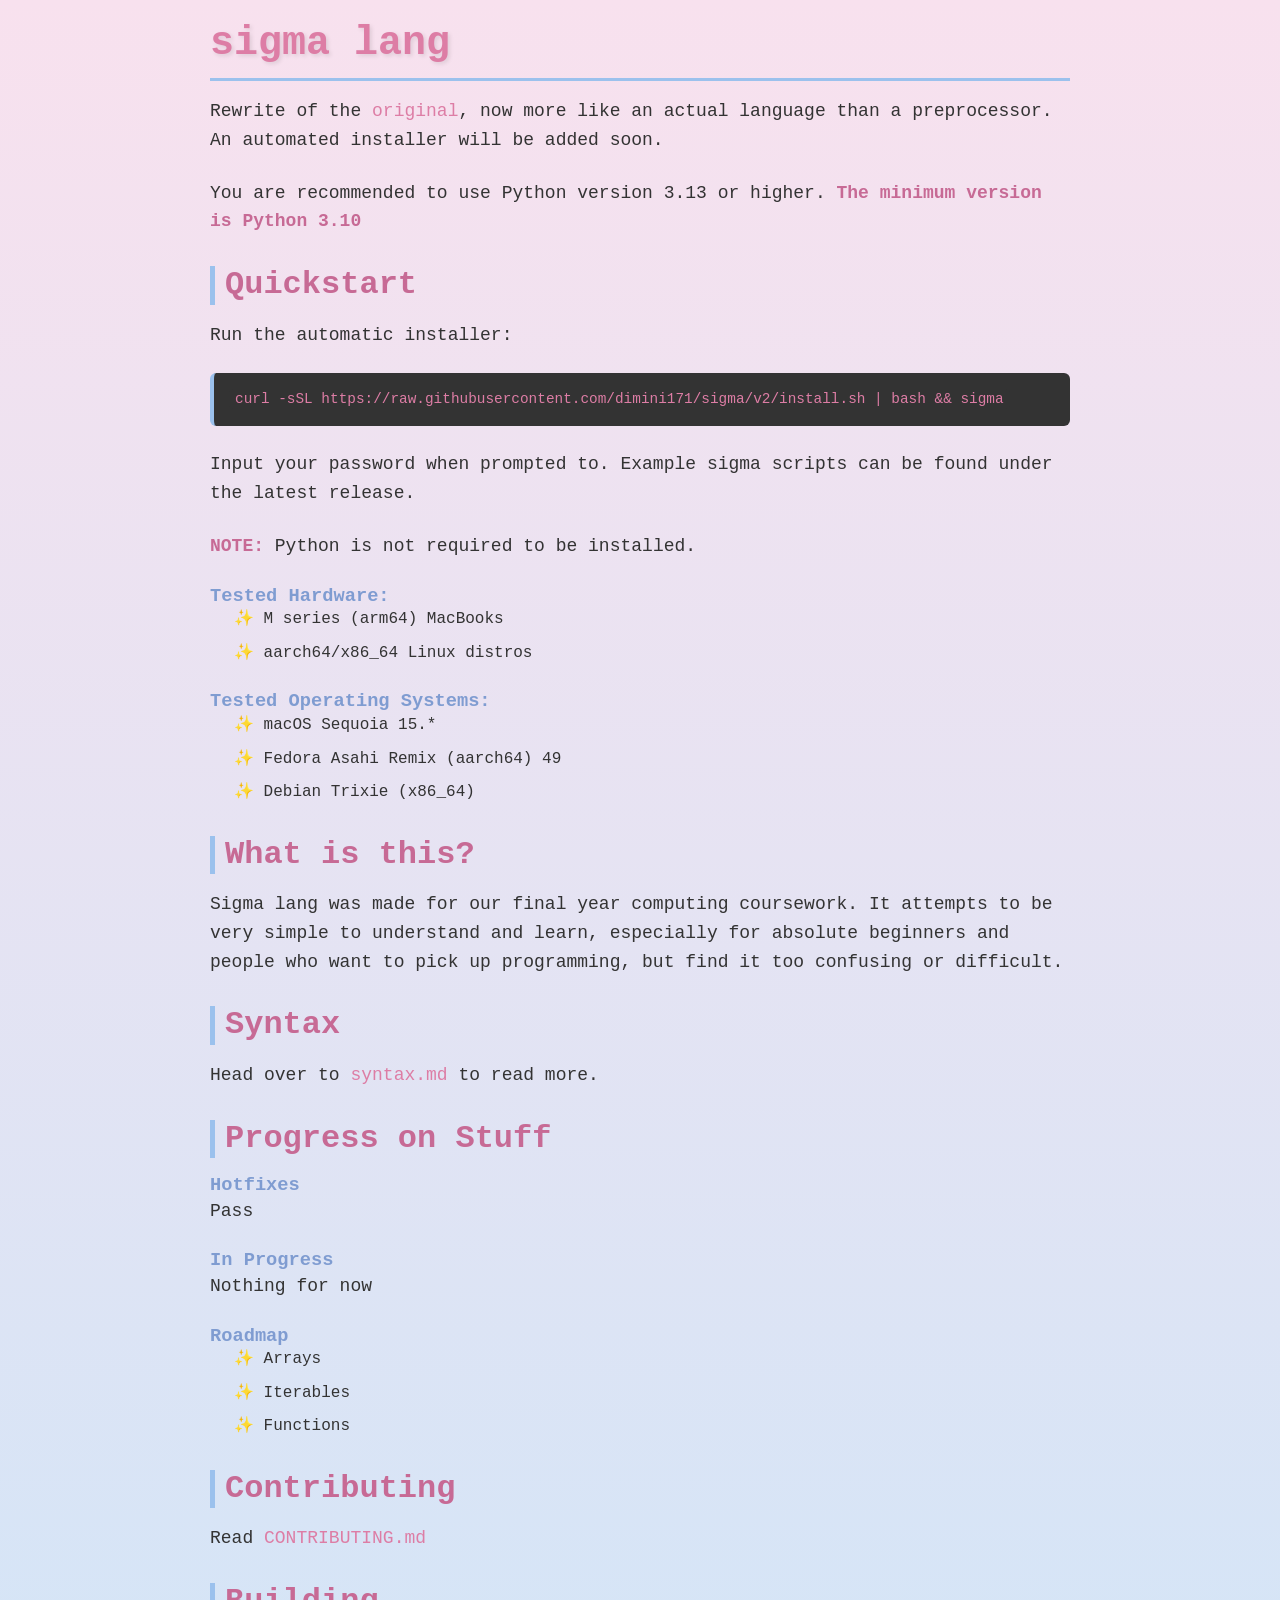
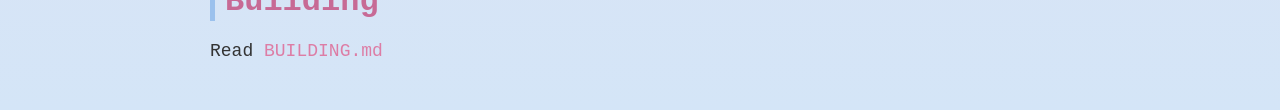
==== templates/quickstart.html @ f67168bf "skibidi fortnite restyle" ====
<!DOCTYPE html>
<html lang="en">
<head>
    <meta charset="UTF-8">
    <meta name="viewport" content="width=device-width, initial-scale=1.0">
    <link rel="stylesheet" href="/static/styles.css">
    <title>sigma lang</title>
    <style>
        body {
            font-family: 'source code pro', monospace;
            max-width: 900px;
            margin: 0 auto;
            padding: 20px;
            background: linear-gradient(to bottom, #f8e1ee, #d4e5f7);
            line-height: 1.6;
        }
        h1 {
            color: #dd7da5;
            text-shadow: 2px 2px 4px rgba(0,0,0,0.1);
            border-bottom: 3px solid #9bc1ed;
            padding-bottom: 10px;
        }
        h2 {
            color: #c76a95;
            border-left: 5px solid #9bc1ed;
            padding-left: 10px;
            margin-top: 30px;
        }
        h3 {
            color: #7f9cd1;
        }
        a {
            color: #dd7da5;
            text-decoration: none;
            transition: all 0.3s ease;
        }
        a:hover {
            color: #9bc1ed;
            text-decoration: underline;
        }
        code {
            background-color: #333;
            color: #dd7da5;
            padding: 2px 6px;
            border-radius: 4px;
            font-family: 'Courier New', monospace;
        }
        pre {
            background-color: #333;
            color: #dd7da5;
            padding: 15px;
            border-radius: 6px;
            overflow-x: auto;
            border-left: 4px solid #9bc1ed;
        }
        ul {
            list-style-type: none;
        }
        ul li:before {
            content: "✨ ";
            color: #dd7da5;
        }
        strong {
            color: #c76a95;
            font-weight: bold;
        }
    </style>
</head>
<body>
    <h1>sigma lang</h1>
    <p>Rewrite of the <a href="https://github.com/dimini171/sigma/tree/v1">original</a>, now more like an actual language than a preprocessor. An automated installer will be added soon.</p>
    <p>You are recommended to use Python version 3.13 or higher. <strong>The minimum version is Python 3.10</strong></p>

    <h2>Quickstart</h2>
    <p>Run the automatic installer:</p>
    <pre><code>curl -sSL https://raw.githubusercontent.com/dimini171/sigma/v2/install.sh | bash && sigma</code></pre>
    <p>Input your password when prompted to. Example sigma scripts can be found under the latest release.</p>
    <p><strong>NOTE:</strong> Python is not required to be installed.</p>

    <h3>Tested Hardware:</h3>
    <ul>
        <li>M series (arm64) MacBooks</li>
        <li>aarch64/x86_64 Linux distros</li>
    </ul>

    <h3>Tested Operating Systems:</h3>
    <ul>
        <li>macOS Sequoia 15.*</li>
        <li>Fedora Asahi Remix (aarch64) 49</li>
        <li>Debian Trixie (x86_64)</li>
    </ul>

    <h2>What is this?</h2>
    <p>Sigma lang was made for our final year computing coursework. It attempts to be very simple to understand and learn, especially for absolute beginners and people who want to pick up programming, but find it too confusing or difficult.</p>

    <h2>Syntax</h2>
    <p>Head over to <a href="https://github.com/dimini171/sigma/blob/v2/SYNTAX.md">syntax.md</a> to read more.</p>

    <h2>Progress on Stuff</h2>
    <h3>Hotfixes</h3>
    <p>Pass</p>

    <h3>In Progress</h3>
    <p>Nothing for now</p>

    <h3>Roadmap</h3>
    <ul>
        <li>Arrays</li>
        <li>Iterables</li>
        <li>Functions</li>
    </ul>

    <h2>Contributing</h2>
    <p>Read <a href="CONTRIBUTING.md">CONTRIBUTING.md</a></p>

    <h2>Building</h2>
    <p>Read <a href="BUILDING.md">BUILDING.md</a></p>
</body>
</html>
---- static/styles.css ----
:root {
    --hover-scale: 1.03;
    --hover-shadow: 0 8px 16px rgba(0,0,0,0.15);
    --hover-transition: transform 0.2s ease, box-shadow 0.2s ease;
    --primary-color: #ffb6c1;
    --secondary-color: #ffc0cb;
    --accent-color: #add8e6;
    --animation-duration: 0.6s;
    --animation-timing: cubic-bezier(0.4, 0, 0.2, 1);
    --slide-distance: 20px;
    --fade-opacity: 0;
    --scale-start: 0.95;
    --rotate-start: -2deg;
    --header-height: 70vh;
    --content-max-width: 1200px;
    --grid-gap: 2rem;
    --text-color: #1f2937;
    --background-color: #e6e6fa;
}

/* Improved base styles */
* {
    margin: 0;
    padding: 0;
    box-sizing: border-box;
    transition: all 0.3s ease;
}

body {
    font-family: 'Inter', -apple-system, BlinkMacSystemFont, sans-serif;
    line-height: 1.7;
    background-color: var(--background-color);
    color: var(--text-color);
}

/* Enhanced header */
header {
    background: linear-gradient(135deg, var(--primary-color), var(--secondary-color));
    padding: 3rem 0;
    box-shadow: 0 4px 6px -1px rgba(0, 0, 0, 0.1);
}

header h1 {
    font-size: 3rem;
    font-weight: 700;
    letter-spacing: -0.025em;
}

/* Refined container */
.container {
    max-width: 1100px;
    margin: 2rem auto;
    padding: 2rem;
    background: white;
    border-radius: 12px;
    box-shadow: 0 4px 6px -1px rgba(0, 0, 0, 0.1);
}

/* Typography improvements */
h1, h2, h3 {
    line-height: 1.2;
    font-weight: 600;
}

h2 {
    font-size: 2.25rem;
    color: var(--primary-color);
    margin-bottom: 1.5rem;
}

p {
    margin-bottom: 1.75rem;
    font-size: 1.125rem;
}

/* Enhanced button styles */
.btn {
    display: inline-block;
    padding: 1rem 2rem;
    font-size: 1.125rem;
    font-weight: 500;
    background-color: var(--accent-color);
    color: white;
    text-decoration: none;
    border-radius: 8px;
    box-shadow: 0 4px 6px -1px rgba(59, 130, 246, 0.5);
}

.btn:hover {
    transform: translateY(-2px);
    box-shadow: 0 6px 8px -1px rgba(59, 130, 246, 0.6);
}

/* Links */
a {
    color: var(--accent-color);
    text-decoration: none;
}

a:hover {
    text-decoration: underline;
}

/* Lists */
ul, ol {
    margin-left: 1.5rem;
    margin-bottom: 1.5rem;
}

li {
    margin-bottom: 0.5rem;
}

/* Code blocks */
pre {
    background-color: #f8f9fa;
    padding: 1.5rem;
    border-radius: 8px;
    overflow-x: auto;
    margin-bottom: 1.5rem;
}

code {
    font-family: 'Fira Code', monospace;
    font-size: 0.9rem;
}

/* Reset default styles */
* {
    margin: 0;
    padding: 0;
    box-sizing: border-box;
}

body {
    font-family: Arial, sans-serif;
    line-height: 1.6;
    background-color: #f4f4f4;
    color: #333;
}

header {
    background-color: #2c3e50;
    color: white;
    text-align: center;
    padding: 2rem 0;
}

.container {
    max-width: 1200px;
    margin: 0 auto;
    padding: 2rem;
}

h1 {
    font-size: 2.5rem;
    margin-bottom: 1rem;
}

h2 {
    font-size: 2rem;
    margin-bottom: 1rem;
    color: #2c3e50;
}

p {
    margin-bottom: 1.5rem;
}

.btn {
    display: inline-block;
    padding: 0.8rem 1.5rem;
    background-color: #3498db;
    color: white;
    text-decoration: none;
    border: none;
    border-radius: 4px;
    cursor: pointer;
    font-size: 1rem;
    transition: background-color 0.3s ease;
}

.btn:hover {
    background-color: #2980b9;
}
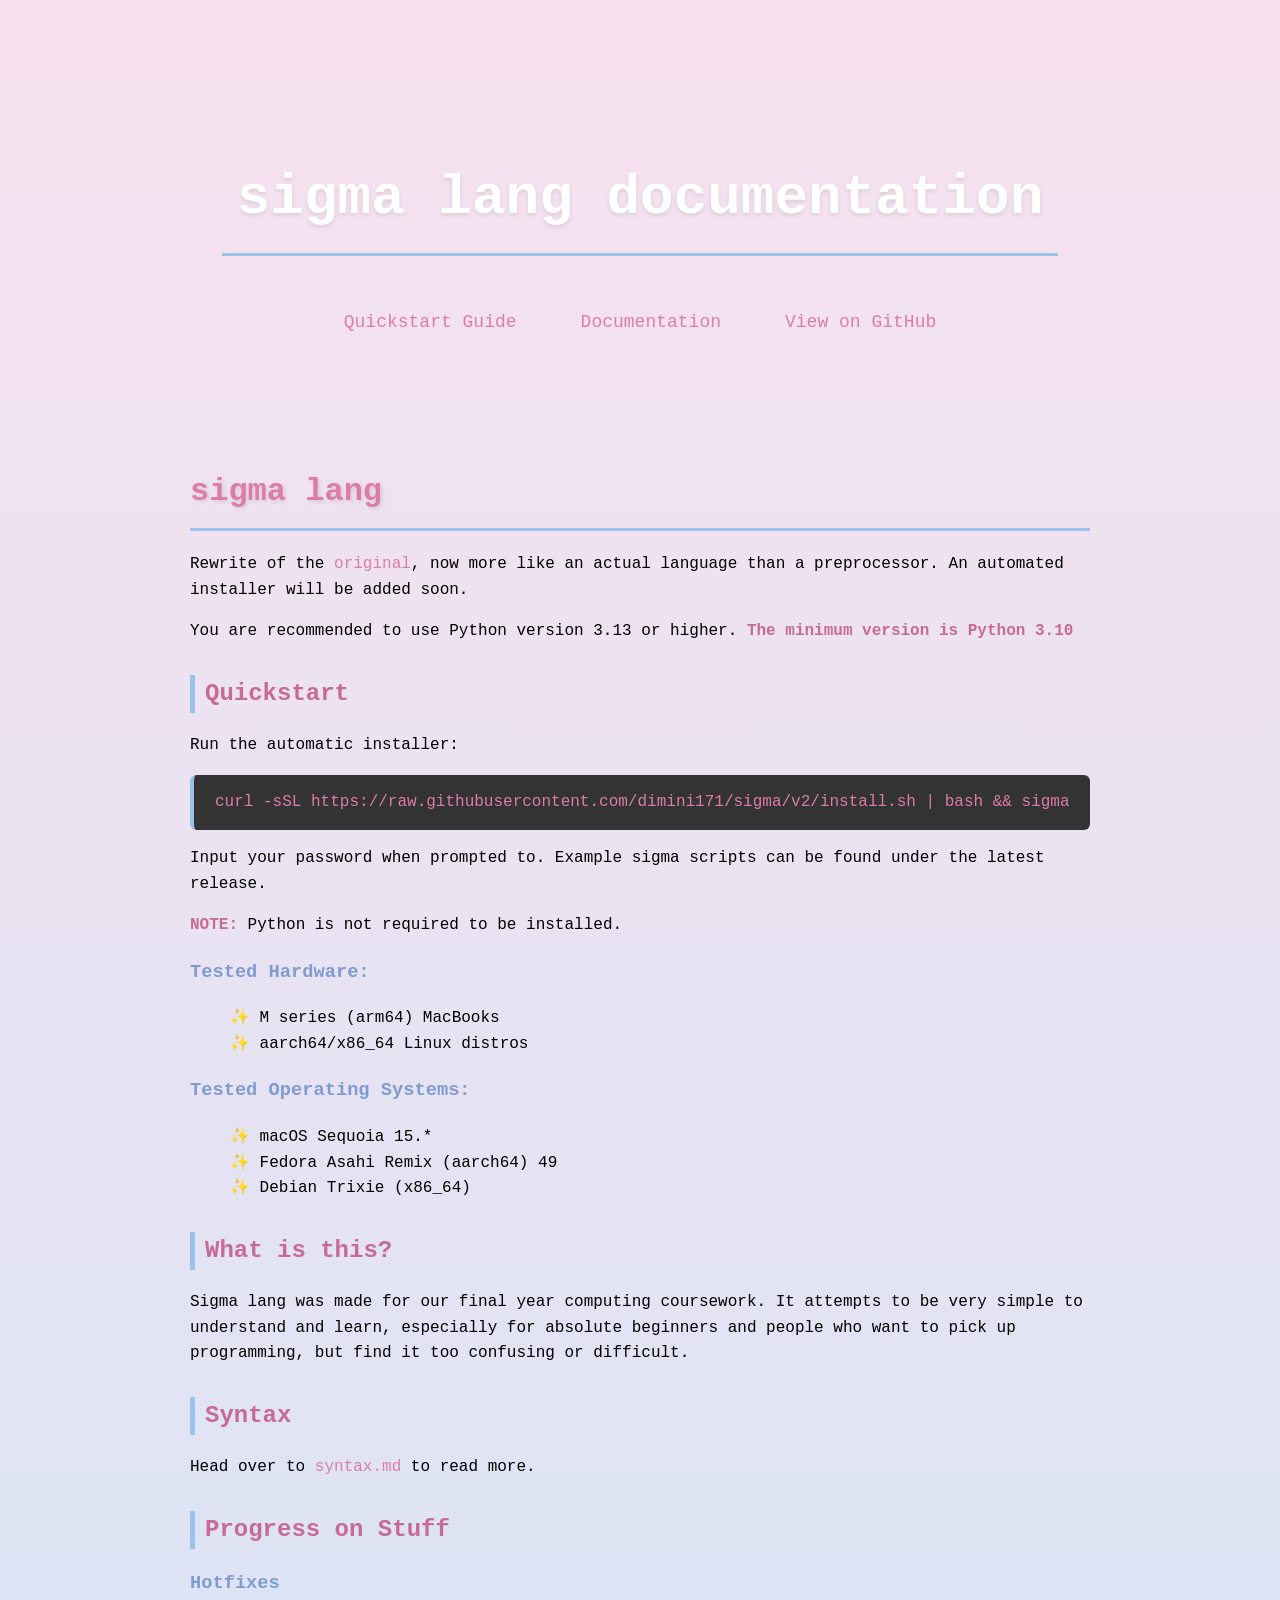
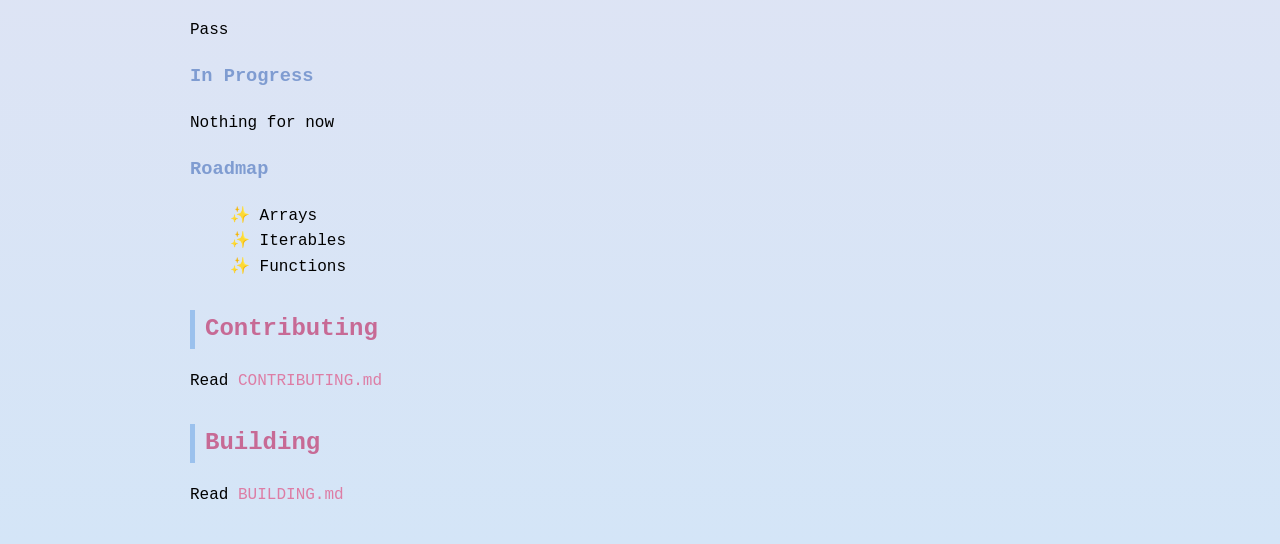
==== commit 36d7647e: "skibidi fortnite" ====
--- a/templates/quickstart.html
+++ b/templates/quickstart.html
@@ -3,7 +3,6 @@
 <head>
     <meta charset="UTF-8">
     <meta name="viewport" content="width=device-width, initial-scale=1.0">
-    <link rel="stylesheet" href="/static/styles.css">
     <title>sigma lang</title>
     <style>
         body {
@@ -64,9 +63,67 @@
             color: #c76a95;
             font-weight: bold;
         }
+        .hero {
+            background: linear-gradient(135deg, var(--primary), var(--secondary));
+            padding: 6rem 2rem;
+            text-align: center;
+            position: relative;
+            overflow: hidden;
+        }
+
+        .hero::before {
+            content: '';
+            position: absolute;
+            top: 0;
+            left: 0;
+            right: 0;
+            bottom: 0;
+            background: url('/static/assets/grid.svg');
+            opacity: 0.1;
+        }
+
+        .hero h1 {
+            font-size: 3.5rem;
+            font-weight: 700;
+            color: white;
+            margin-bottom: 1.5rem;
+            text-shadow: 0 2px 4px rgba(0,0,0,0.1);
+        }
+
+        .hero p {
+            font-size: 1.25rem;
+            color: rgba(255,255,255,0.9);
+            max-width: 600px;
+            margin: 0 auto 2rem;
+        }
+
+        .cta-buttons {
+            display: flex;
+            gap: 1rem;
+            justify-content: center;
+            margin-top: 2.5rem;
+        }
+
+        .btn {
+            padding: 0.75rem 1.5rem;
+            font-weight: 500;
+            border-radius: 8px;
+            transition: all 0.2s ease;
+            font-size: 1.125rem;
+        }
     </style>
 </head>
 <body>
+    <header>
+        <div class="hero">
+            <h1>sigma lang documentation</h1>
+            <div class="cta-buttons">
+                <a href="/quickstart" class="btn btn-secondary" style="text-decoration: none;">Quickstart Guide</a>
+                <a href="/syntax" class="btn btn-secondary" style="text-decoration: none;">Documentation</a>
+                <a href="https://github.com/dimini171/sigma" class="btn btn-secondary" style="text-decoration: none;">View on GitHub</a>
+            </div>
+        </div>
+    </header>
     <h1>sigma lang</h1>
     <p>Rewrite of the <a href="https://github.com/dimini171/sigma/tree/v1">original</a>, now more like an actual language than a preprocessor. An automated installer will be added soon.</p>
     <p>You are recommended to use Python version 3.13 or higher. <strong>The minimum version is Python 3.10</strong></p>
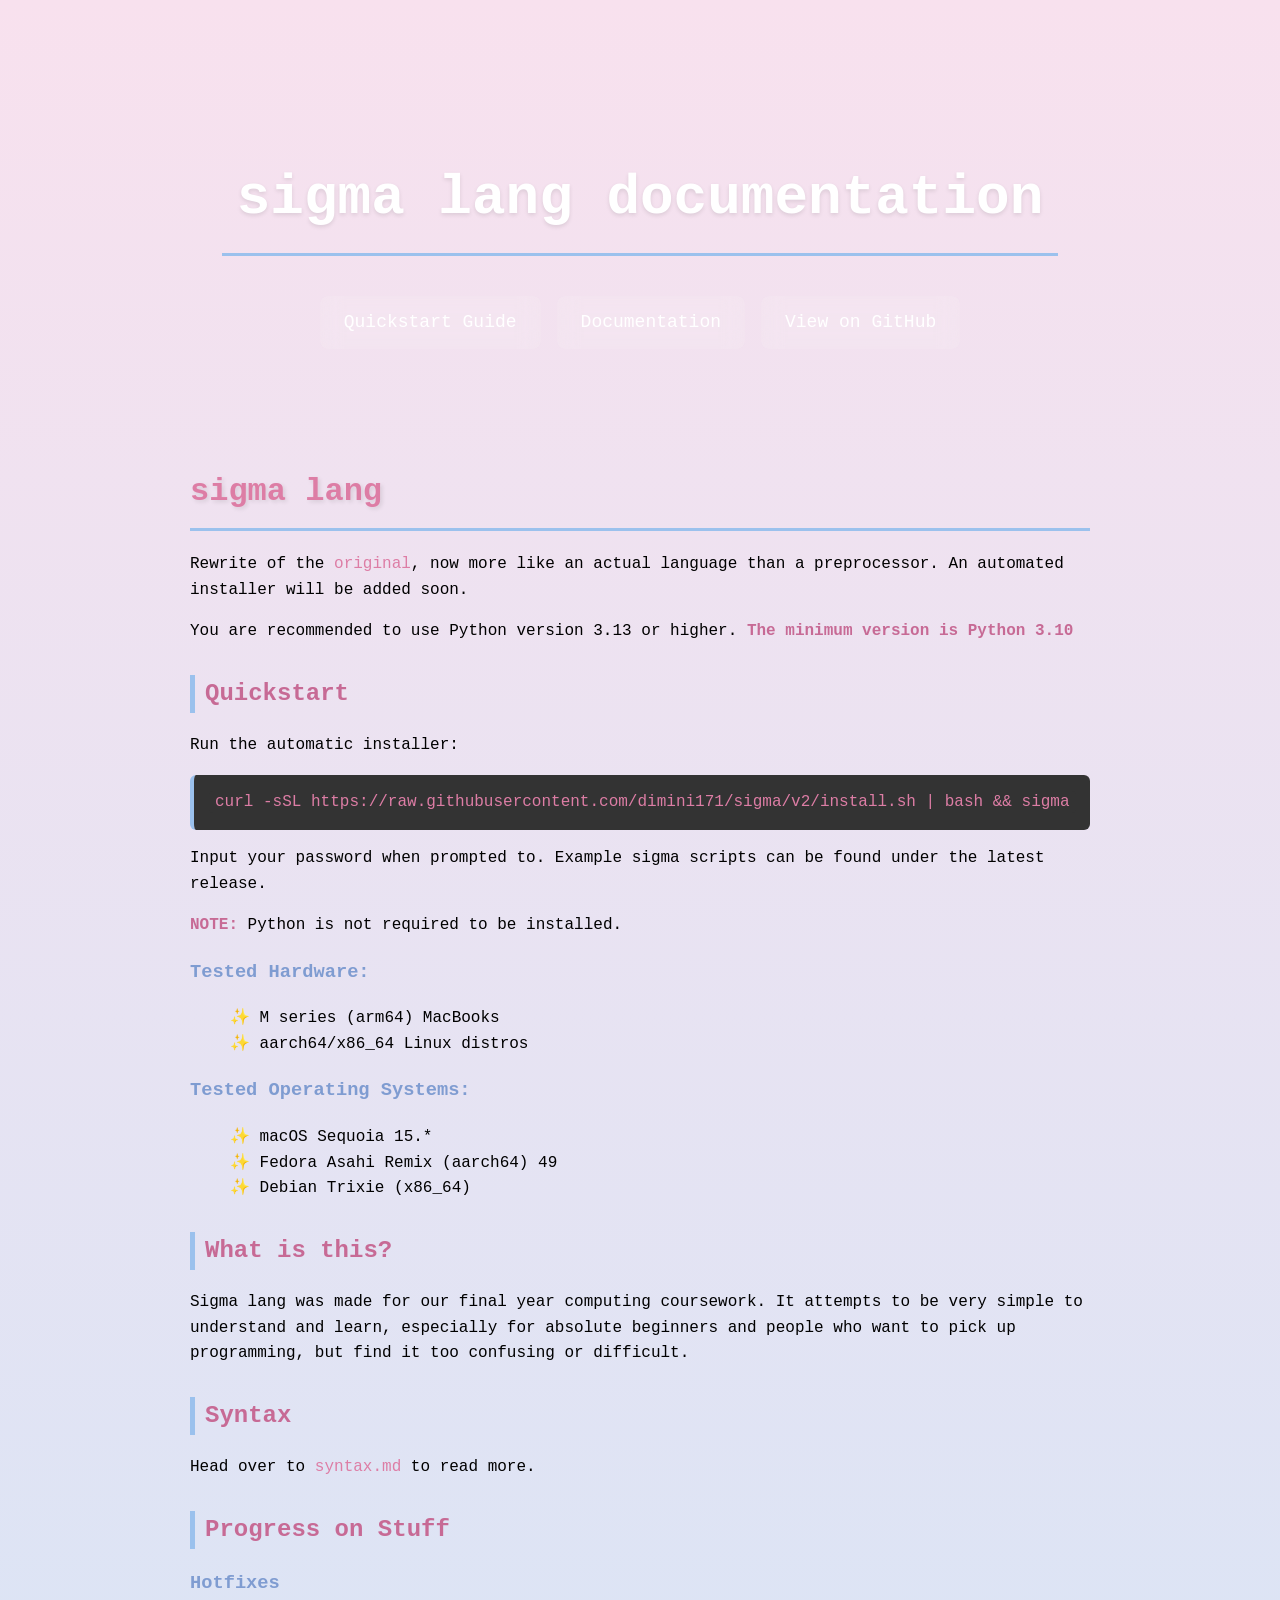
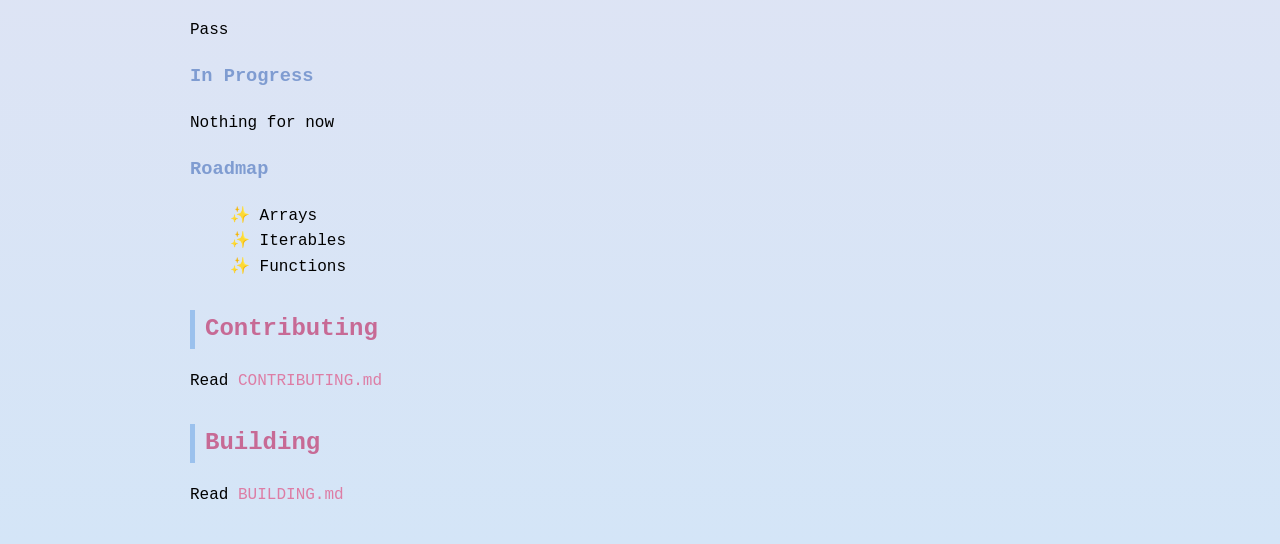
==== commit 25ab7de7: "fire website" ====
--- a/templates/quickstart.html
+++ b/templates/quickstart.html
@@ -111,6 +111,17 @@
             transition: all 0.2s ease;
             font-size: 1.125rem;
         }
+        
+        .btn-secondary {
+            background: rgba(255,255,255,0.1);
+            color: white;
+            backdrop-filter: blur(10px);
+        }
+
+        .btn:hover {
+            transform: translateY(-2px);
+            box-shadow: 0 4px 12px rgba(0,0,0,0.1);
+        }
     </style>
 </head>
 <body>
